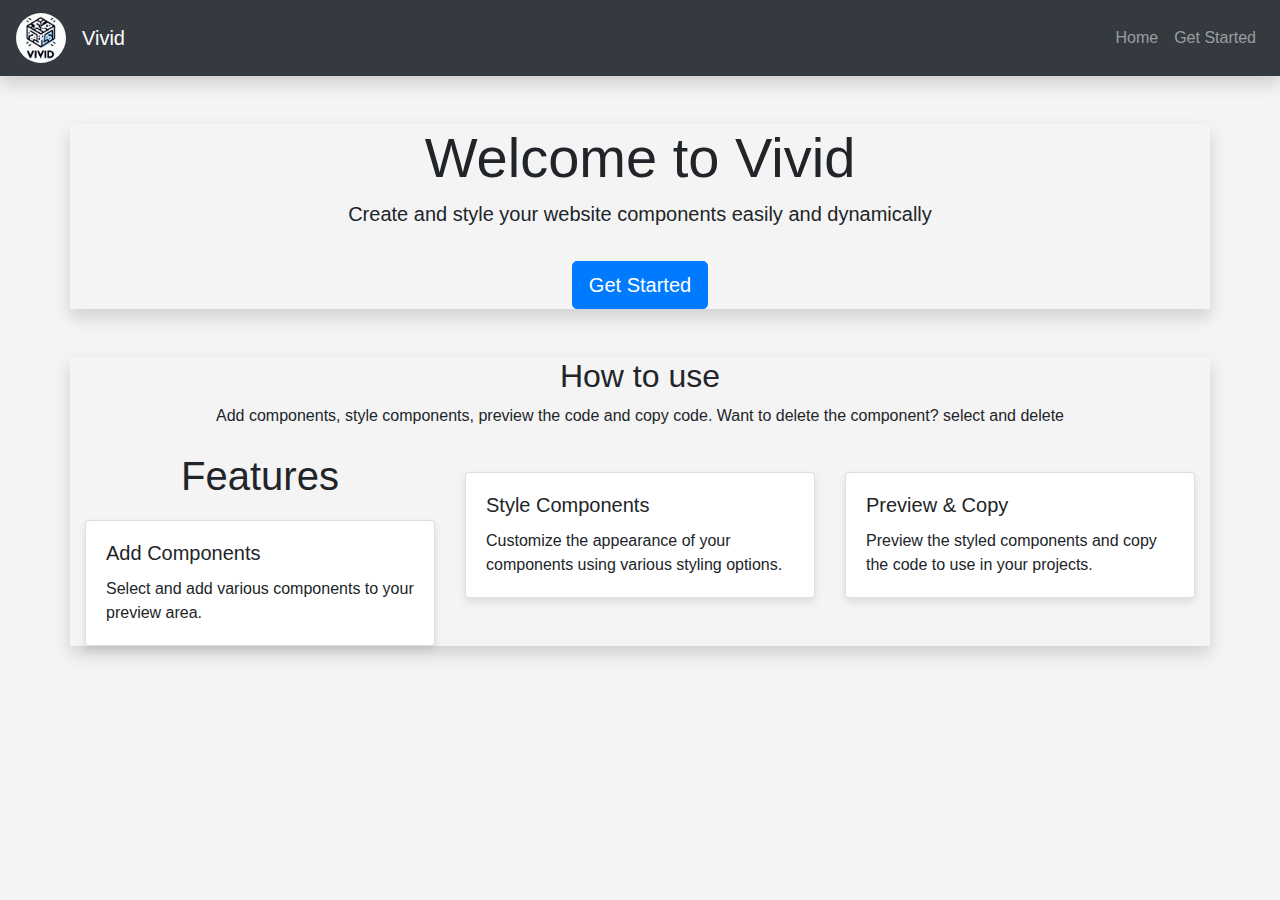
==== index.html @ c1e78e94 "Update index.html" ====
<!DOCTYPE html>
<html lang="en">
<head>
    <meta charset="UTF-8">
    <meta name="viewport" content="width=device-width, initial-scale=1.0">
    <title>Vivid</title>
    <link rel="stylesheet" href="https://stackpath.bootstrapcdn.com/bootstrap/4.5.2/css/bootstrap.min.css">
    <link rel="stylesheet" href="style.css">
    <link rel="icon" href="logo.jpg">
</head>
<body>
    <nav class="navbar navbar-expand-lg navbar-dark bg-dark shadow">
        <a class="navbar-brand" href="/">
            <img src="logo.jpg" alt="offline" width="50" height="50" style="border-radius: 50%;">
          </a>
        <a class="navbar-brand" href="/">Vivid</a>
        <button class="navbar-toggler" type="button" data-toggle="collapse" data-target="#navbarNav" aria-controls="navbarNav" aria-expanded="false" aria-label="Toggle navigation">
            <span class="navbar-toggler-icon"></span>
        </button>
        <div class="collapse navbar-collapse" id="navbarNav">
            <ul class="navbar-nav ml-auto">
                <li class="nav-item">
                    <a class="nav-link" href="#">Home</a>
                </li>
                <li class="nav-item">
                    <a class="nav-link" href="making.html">Get Started</a>
                </li>
            </ul>
        </div>
    </nav>
    <div class="container text-center mt-5 shadow">
        <h1 class="display-4">Welcome to Vivid</h1>
        <p class="lead">Create and style your website components easily and dynamically</p>
        <a href="making.html" class="btn btn-primary btn-lg mt-3">Get Started</a>
    </div>
    <div class="container mt-5 shadow">
        <h2 class="text-center">How to use</h2>
        <p class="text-center">Add components, style components, preview the code and copy code. Want to delete the component? select and delete</p>
        <div class="row mt-4">
            <div class="col-md-4">
                <h1 class="text-center">Features</h1>
                <div class="card feature-card">
                    <div class="card-body">
                        <h5 class="card-title">Add Components</h5>
                        <p class="card-text">Select and add various components to your preview area.</p>
                    </div>
                </div>
            </div>
            <div class="col-md-4">
                <div class="card feature-card">
                    <div class="card-body">
                        <h5 class="card-title">Style Components</h5>
                        <p class="card-text">Customize the appearance of your components using various styling options.</p>
                    </div>
                </div>
            </div>
            <div class="col-md-4">
                <div class="card feature-card">
                    <div class="card-body">
                        <h5 class="card-title">Preview & Copy</h5>
                        <p class="card-text">Preview the styled components and copy the code to use in your projects.</p>
                    </div>
                </div>
            </div>
        </div>
    </div>
    <script src="https://code.jquery.com/jquery-3.5.1.slim.min.js"></script>
    <script src="https://cdn.jsdelivr.net/npm/@popperjs/core@2.9.2/dist/umd/popper.min.js"></script>
    <script src="https://stackpath.bootstrapcdn.com/bootstrap/4.5.2/js/bootstrap.min.js"></script>
</body>
</html>
---- style.css ----
body {
    font-family: Arial, sans-serif;
    background-color: #f4f4f4;
}

.navbar {
    box-shadow: 0 2px 4px rgba(0, 0, 0, 0.1);
}

.container {
    animation: fadeIn 1s ease-in-out;
}

h1, h2 {
    animation: slideInDown 1s ease-in-out;
}

.btn {
    animation: pulse 1.5s infinite;
}

.card {
    box-shadow: 0 4px 8px rgba(0, 0, 0, 0.1);
    transition: all 0.3s ease-in-out;
}

.card:hover {
    transform: translateY(-10px);
    box-shadow: 0 12px 24px rgba(0, 0, 0, 0.2);
}

.feature-card {
    margin-top: 20px;
}

@keyframes fadeIn {
    from {
        opacity: 0;
    }
    to {
        opacity: 1;
    }
}

@keyframes slideInDown {
    from {
        transform: translateY(-20px);
    }
    to {
        transform: translateY(0);
    }
}

@keyframes pulse {
    0% {
        transform: scale(1);
    }
    50% {
        transform: scale(1.05);
    }
    100% {
        transform: scale(1);
    }
}
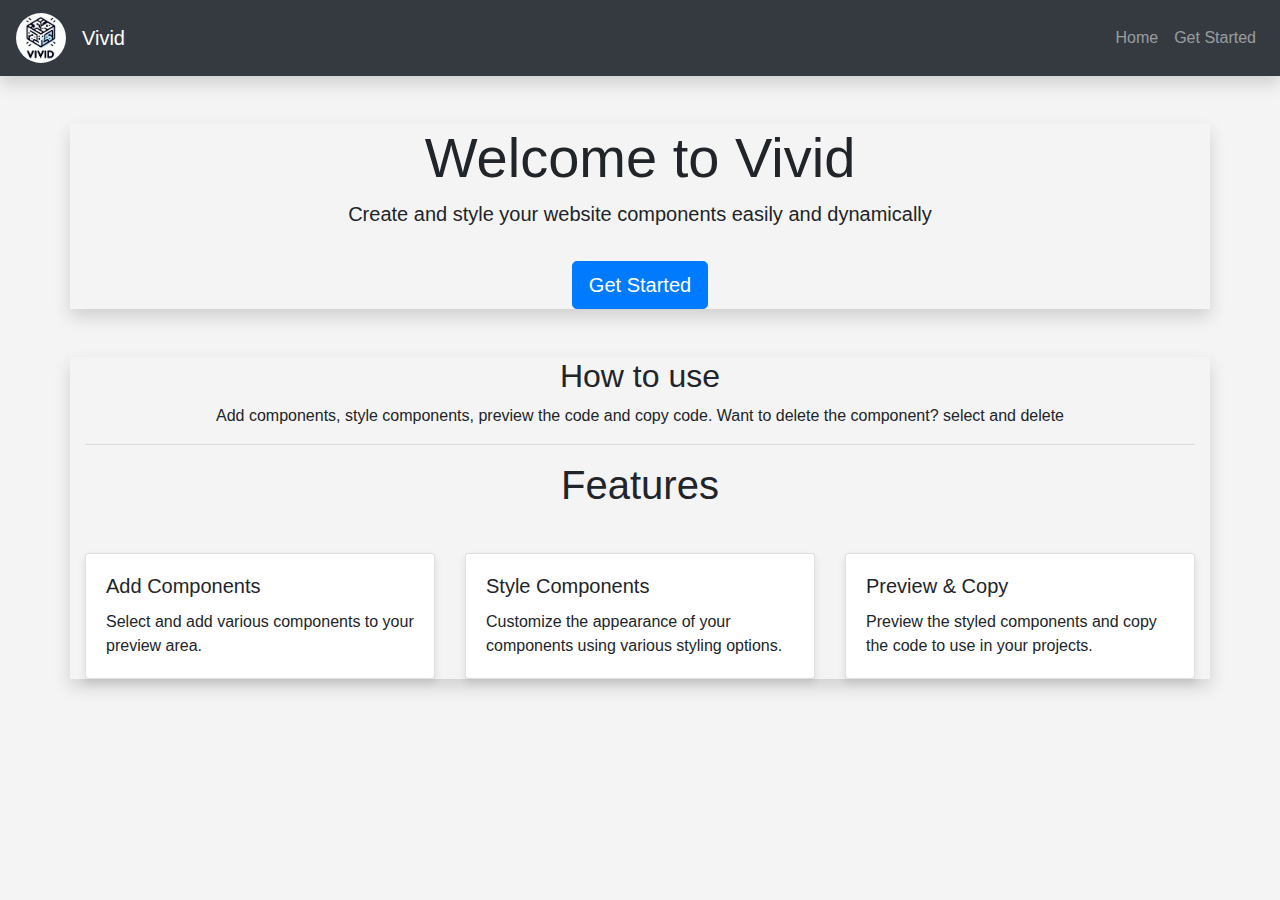
==== commit b3cac730: "Update index.html" ====
--- a/index.html
+++ b/index.html
@@ -36,9 +36,10 @@
     <div class="container mt-5 shadow">
         <h2 class="text-center">How to use</h2>
         <p class="text-center">Add components, style components, preview the code and copy code. Want to delete the component? select and delete</p>
+        <hr>
+        <h1 class="text-center">Features</h1>
         <div class="row mt-4">
             <div class="col-md-4">
-                <h1 class="text-center">Features</h1>
                 <div class="card feature-card">
                     <div class="card-body">
                         <h5 class="card-title">Add Components</h5>
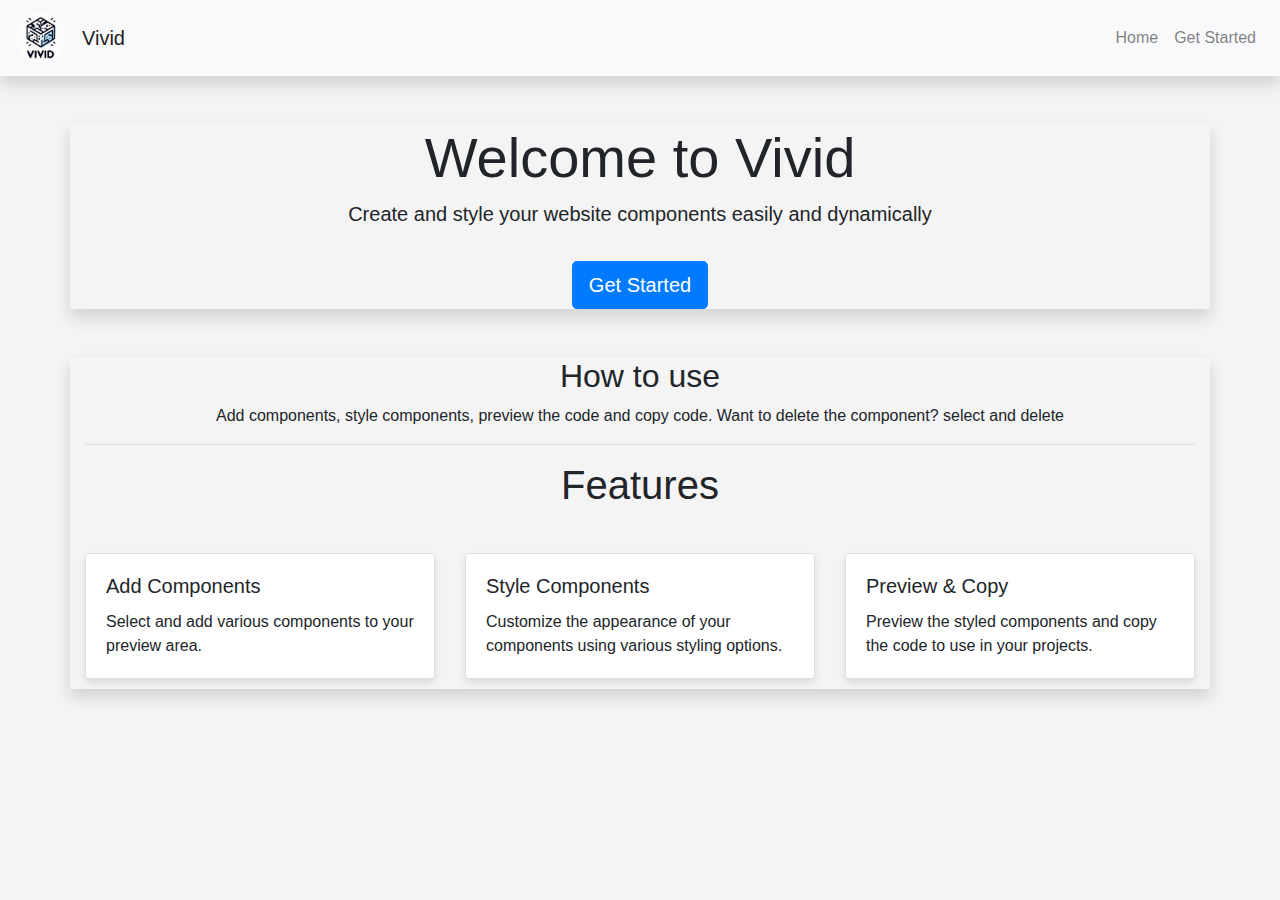
==== commit 82fef4b3: "Update index.html" ====
--- a/index.html
+++ b/index.html
@@ -9,7 +9,7 @@
     <link rel="icon" href="logo.jpg">
 </head>
 <body>
-    <nav class="navbar navbar-expand-lg navbar-dark bg-dark shadow">
+    <nav class="navbar navbar-expand-lg navbar-light bg-light shadow">
         <a class="navbar-brand" href="/">
             <img src="logo.jpg" alt="offline" width="50" height="50" style="border-radius: 50%;">
           </a>
--- a/style.css
+++ b/style.css
@@ -1,6 +1,46 @@
 body {
     font-family: Arial, sans-serif;
     background-color: #f4f4f4;
+    transition: background-color 0.9s, color 0.9s;
+}
+
+.light-mode {
+    background-color: white;
+    color: black;
+}
+
+.light-mode .navbar {
+    background-color: #f8f9fa;
+}
+
+.light-mode .border {
+    border-color: #ccc;
+}
+
+.dark-mode {
+    background-color: #343a40;
+    color: white;
+}
+
+.dark-mode .navbar {
+    background-color: #495057;
+}
+
+.dark-mode .border {
+    border-color: #666;
+}
+
+.terminal-mode {
+    background-color: black;
+    color: green;
+}
+
+.terminal-mode .navbar {
+    background-color: #222;
+}
+
+.terminal-mode .border {
+    border-color: #444;
 }
 
 .navbar {
@@ -61,4 +101,23 @@
     100% {
         transform: scale(1);
     }
-}+}
+
+.custom-heading, .paragraph-text, .highlighted-text {
+    margin: 10px 0;
+}
+
+.div-container {
+    padding: 10px;
+    border: 1px solid #ccc;
+    margin-bottom: 10px;
+}
+
+.card {
+    margin-bottom: 10px;
+}
+
+.chart-container img {
+    width: 100%;
+    height: auto;
+}
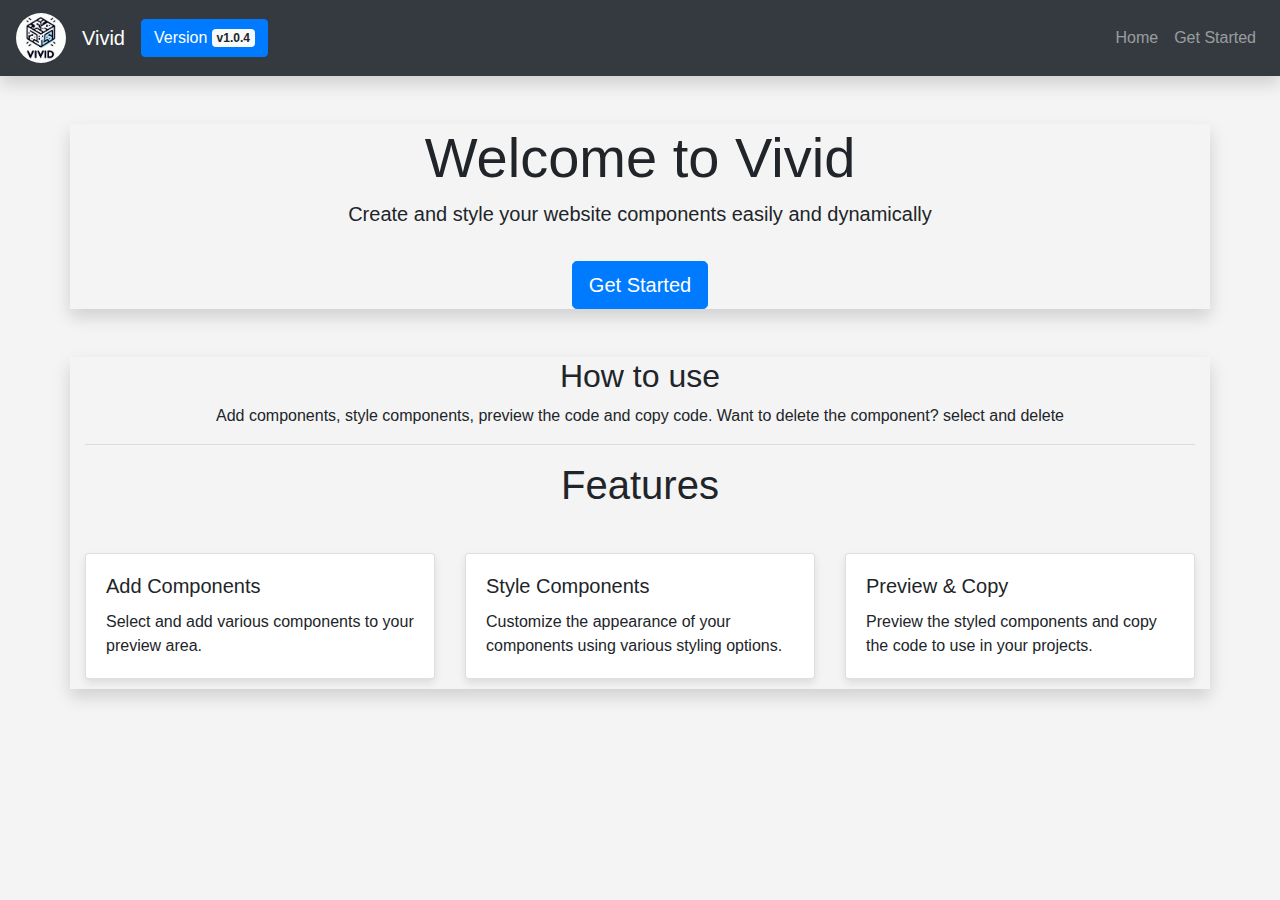
==== commit 1179c6cf: "Update index.html" ====
--- a/index.html
+++ b/index.html
@@ -9,13 +9,16 @@
     <link rel="icon" href="logo.jpg">
 </head>
 <body>
-    <nav class="navbar navbar-expand-lg navbar-light bg-light shadow">
+    <nav class="navbar navbar-expand-lg navbar-dark bg-dark shadow">
         <a class="navbar-brand" href="/">
             <img src="logo.jpg" alt="offline" width="50" height="50" style="border-radius: 50%;">
           </a>
         <a class="navbar-brand" href="/">Vivid</a>
         <button class="navbar-toggler" type="button" data-toggle="collapse" data-target="#navbarNav" aria-controls="navbarNav" aria-expanded="false" aria-label="Toggle navigation">
             <span class="navbar-toggler-icon"></span>
+        </button>
+        <button type="button" class="btn btn-primary">
+            Version <span class="badge badge-light">v1.0.4</span>
         </button>
         <div class="collapse navbar-collapse" id="navbarNav">
             <ul class="navbar-nav ml-auto">
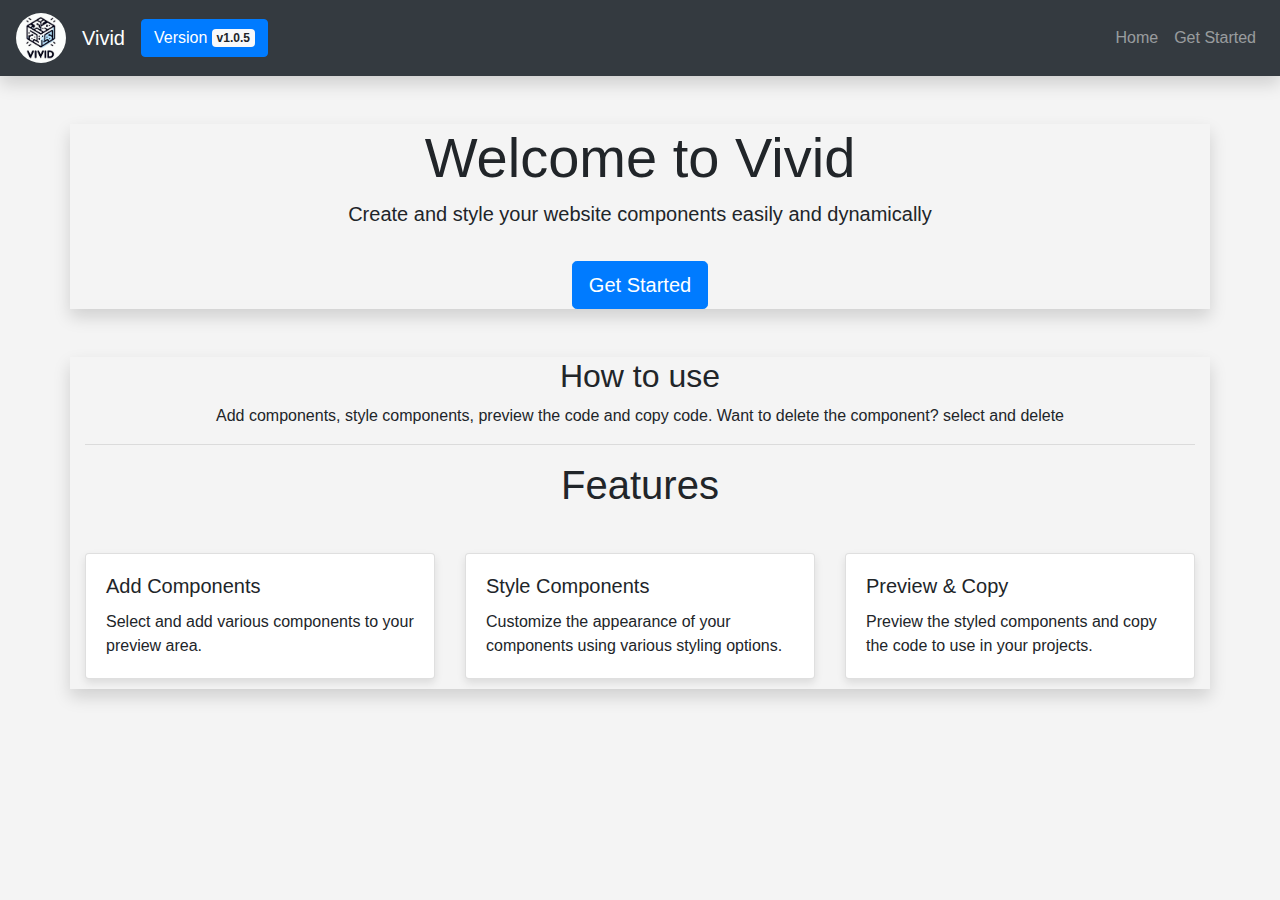
==== commit a9b137b0: "Update index.html" ====
--- a/index.html
+++ b/index.html
@@ -18,7 +18,7 @@
             <span class="navbar-toggler-icon"></span>
         </button>
         <button type="button" class="btn btn-primary">
-            Version <span class="badge badge-light">v1.0.4</span>
+            Version <span class="badge badge-light">v1.0.5</span>
         </button>
         <div class="collapse navbar-collapse" id="navbarNav">
             <ul class="navbar-nav ml-auto">
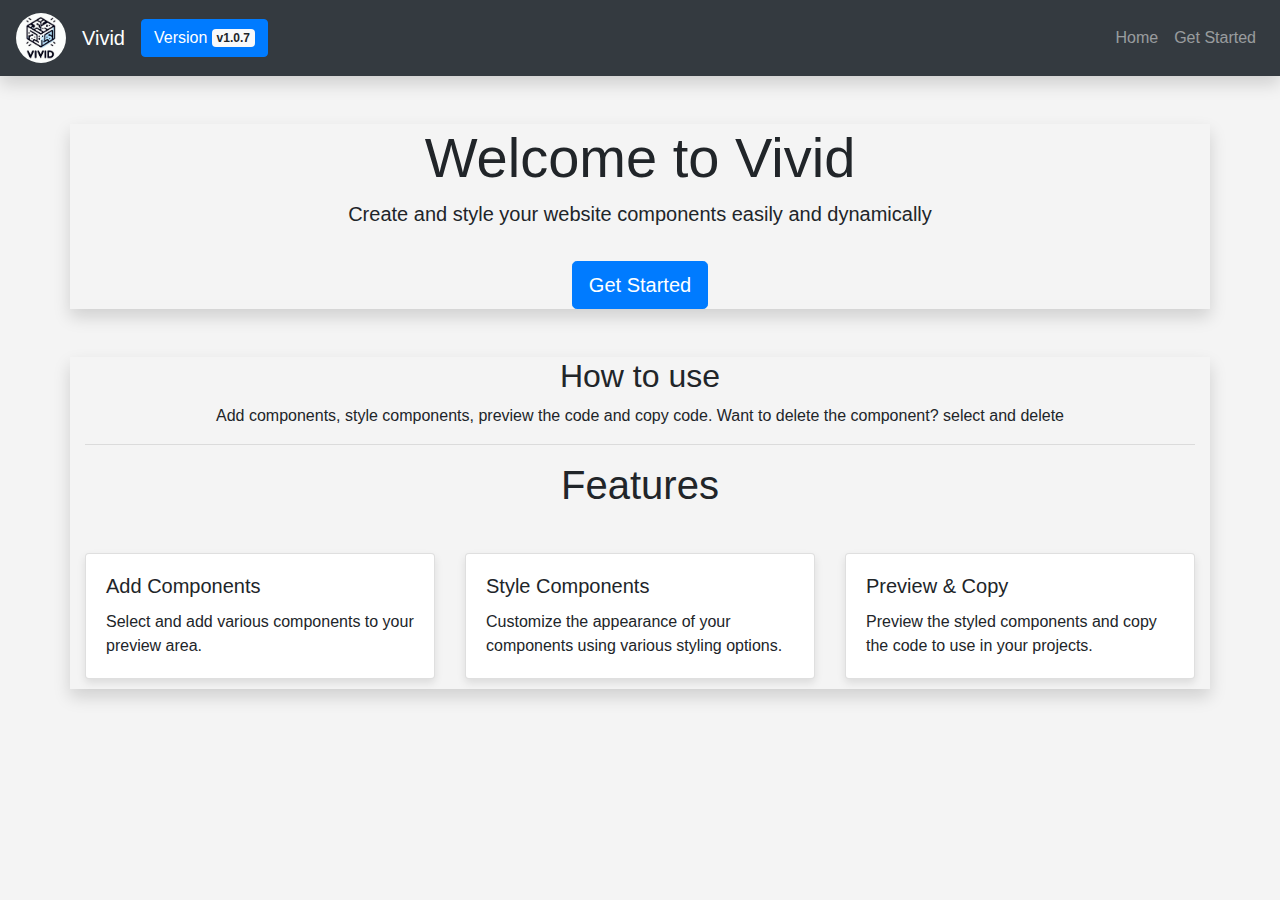
==== commit d74961fd: "Update index.html" ====
--- a/index.html
+++ b/index.html
@@ -12,13 +12,14 @@
     <nav class="navbar navbar-expand-lg navbar-dark bg-dark shadow">
         <a class="navbar-brand" href="/">
             <img src="logo.jpg" alt="offline" width="50" height="50" style="border-radius: 50%;">
-          </a>
+        </a>
         <a class="navbar-brand" href="/">Vivid</a>
-        <button class="navbar-toggler" type="button" data-toggle="collapse" data-target="#navbarNav" aria-controls="navbarNav" aria-expanded="false" aria-label="Toggle navigation">
+        <button class="navbar-toggler" type="button" data-toggle="collapse" data-target="#navbarNav"
+            aria-controls="navbarNav" aria-expanded="false" aria-label="Toggle navigation">
             <span class="navbar-toggler-icon"></span>
         </button>
         <button type="button" class="btn btn-primary">
-            Version <span class="badge badge-light">v1.0.5</span>
+            Version <span class="badge badge-light">v1.0.7</span>
         </button>
         <div class="collapse navbar-collapse" id="navbarNav">
             <ul class="navbar-nav ml-auto">
@@ -34,11 +35,12 @@
     <div class="container text-center mt-5 shadow">
         <h1 class="display-4">Welcome to Vivid</h1>
         <p class="lead">Create and style your website components easily and dynamically</p>
-        <a href="making.html" class="btn btn-primary btn-lg mt-3">Get Started</a>
+        <button href="making.html" class="btn btn-primary btn-lg mt-3" onclick="transport()">Get Started</button>
     </div>
     <div class="container mt-5 shadow">
         <h2 class="text-center">How to use</h2>
-        <p class="text-center">Add components, style components, preview the code and copy code. Want to delete the component? select and delete</p>
+        <p class="text-center">Add components, style components, preview the code and copy code. Want to delete the
+            component? select and delete</p>
         <hr>
         <h1 class="text-center">Features</h1>
         <div class="row mt-4">
@@ -54,7 +56,8 @@
                 <div class="card feature-card">
                     <div class="card-body">
                         <h5 class="card-title">Style Components</h5>
-                        <p class="card-text">Customize the appearance of your components using various styling options.</p>
+                        <p class="card-text">Customize the appearance of your components using various styling options.
+                        </p>
                     </div>
                 </div>
             </div>
@@ -62,7 +65,8 @@
                 <div class="card feature-card">
                     <div class="card-body">
                         <h5 class="card-title">Preview & Copy</h5>
-                        <p class="card-text">Preview the styled components and copy the code to use in your projects.</p>
+                        <p class="card-text">Preview the styled components and copy the code to use in your projects.
+                        </p>
                     </div>
                 </div>
             </div>
@@ -71,5 +75,10 @@
     <script src="https://code.jquery.com/jquery-3.5.1.slim.min.js"></script>
     <script src="https://cdn.jsdelivr.net/npm/@popperjs/core@2.9.2/dist/umd/popper.min.js"></script>
     <script src="https://stackpath.bootstrapcdn.com/bootstrap/4.5.2/js/bootstrap.min.js"></script>
+    <script>
+        function transport() {
+            window.location = "making.html";
+        }
+    </script>
 </body>
 </html>
--- a/style.css
+++ b/style.css
@@ -1,7 +1,7 @@
 body {
     font-family: Arial, sans-serif;
     background-color: #f4f4f4;
-    transition: background-color 0.9s, color 0.9s;
+    transition: all 0.9s, color 0.9s;
 }
 
 .light-mode {
@@ -43,6 +43,21 @@
     border-color: #444;
 }
 
+
+.night-mode {
+    background-image: linear-gradient(to top, #00c6fb 0%, #001e4f 100%);
+    color: white;
+    font-weight: bold;
+}
+
+.night-mode .navbar {
+    background-color: #222;
+}
+
+.night-mode .border {
+    border-color: linear-gradient(120deg, #89f7fe 0%, #66a6ff 100%);
+}
+
 .navbar {
     box-shadow: 0 2px 4px rgba(0, 0, 0, 0.1);
 }
@@ -51,7 +66,8 @@
     animation: fadeIn 1s ease-in-out;
 }
 
-h1, h2 {
+h1,
+h2 {
     animation: slideInDown 1s ease-in-out;
 }
 
@@ -77,6 +93,7 @@
     from {
         opacity: 0;
     }
+
     to {
         opacity: 1;
     }
@@ -86,6 +103,7 @@
     from {
         transform: translateY(-20px);
     }
+
     to {
         transform: translateY(0);
     }
@@ -95,15 +113,19 @@
     0% {
         transform: scale(1);
     }
+
     50% {
         transform: scale(1.05);
     }
+
     100% {
         transform: scale(1);
     }
 }
 
-.custom-heading, .paragraph-text, .highlighted-text {
+.custom-heading,
+.paragraph-text,
+.highlighted-text {
     margin: 10px 0;
 }
 
@@ -121,3 +143,9 @@
     width: 100%;
     height: auto;
 }
+
+.highlighted {
+    border: 2px dotted #ff5722;
+    transition: all 0.3s ease-in-out;
+    transform: scale(1.05);
+  }
